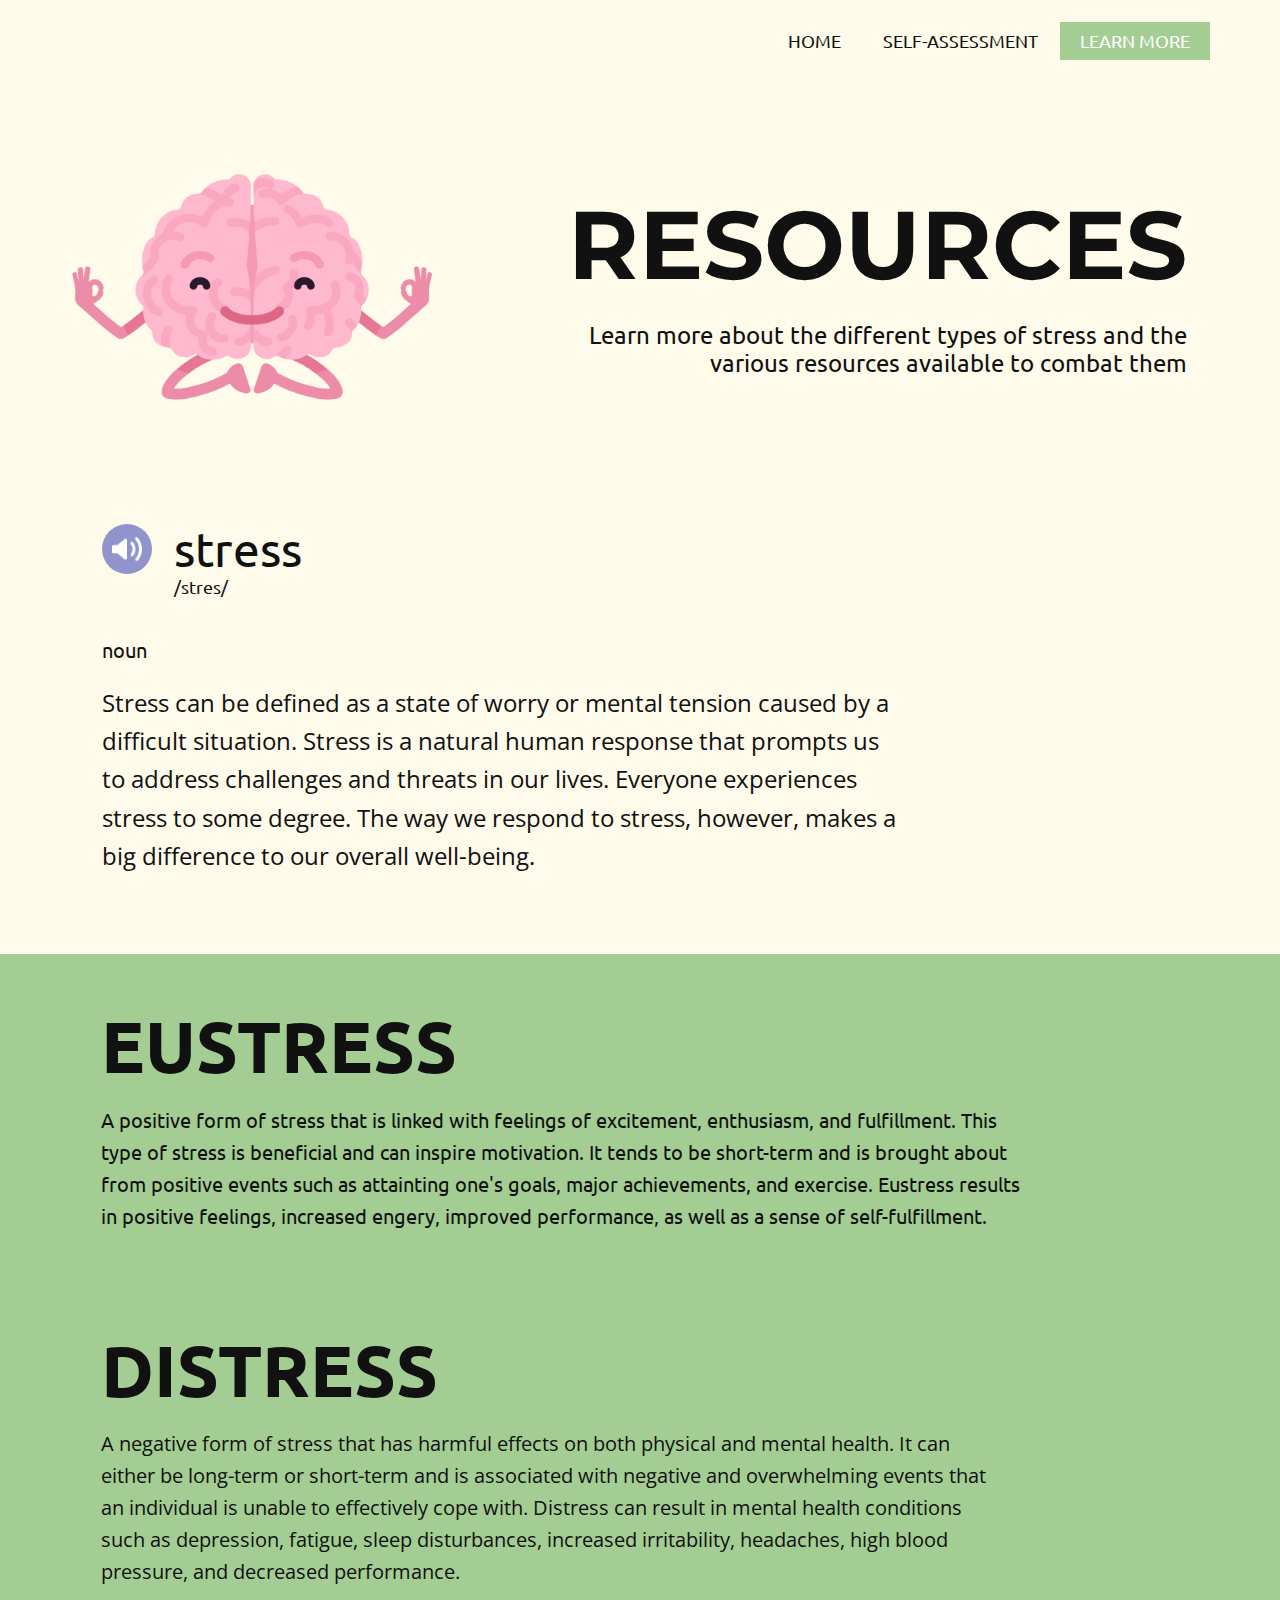
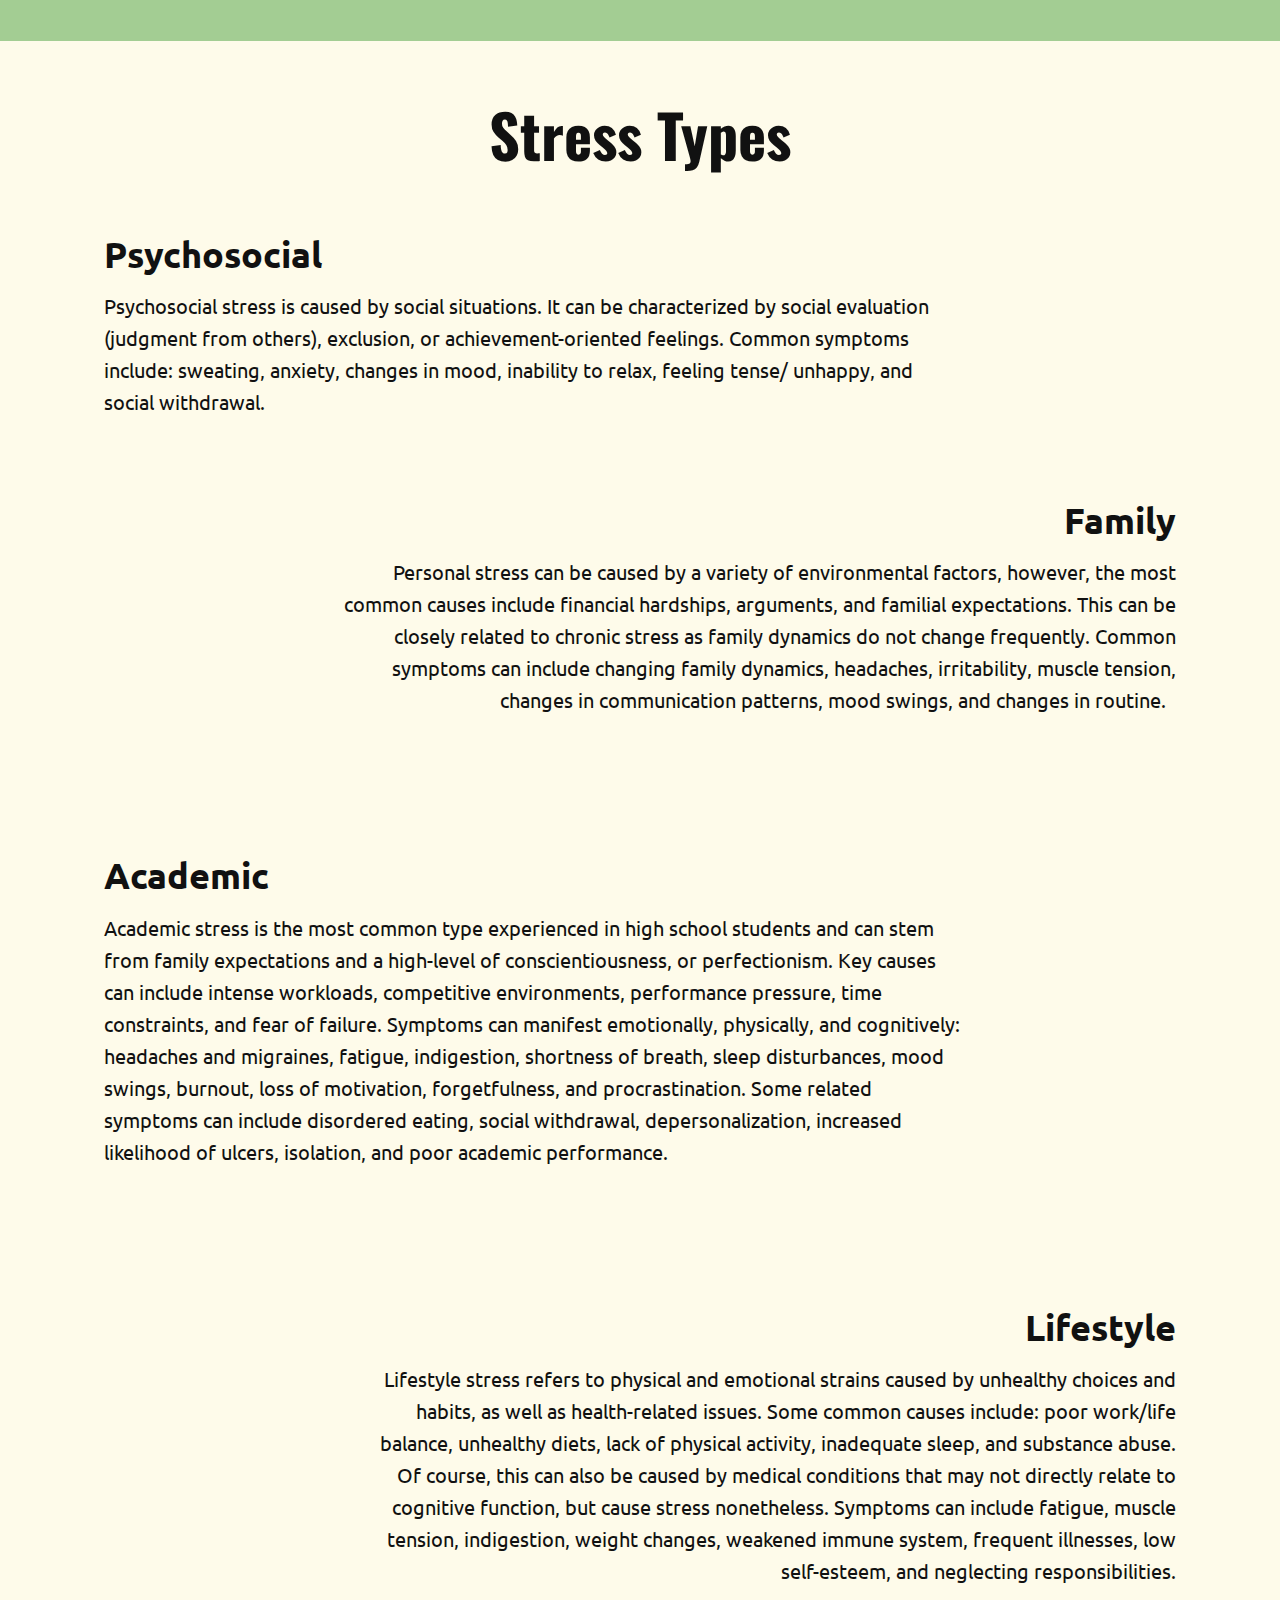
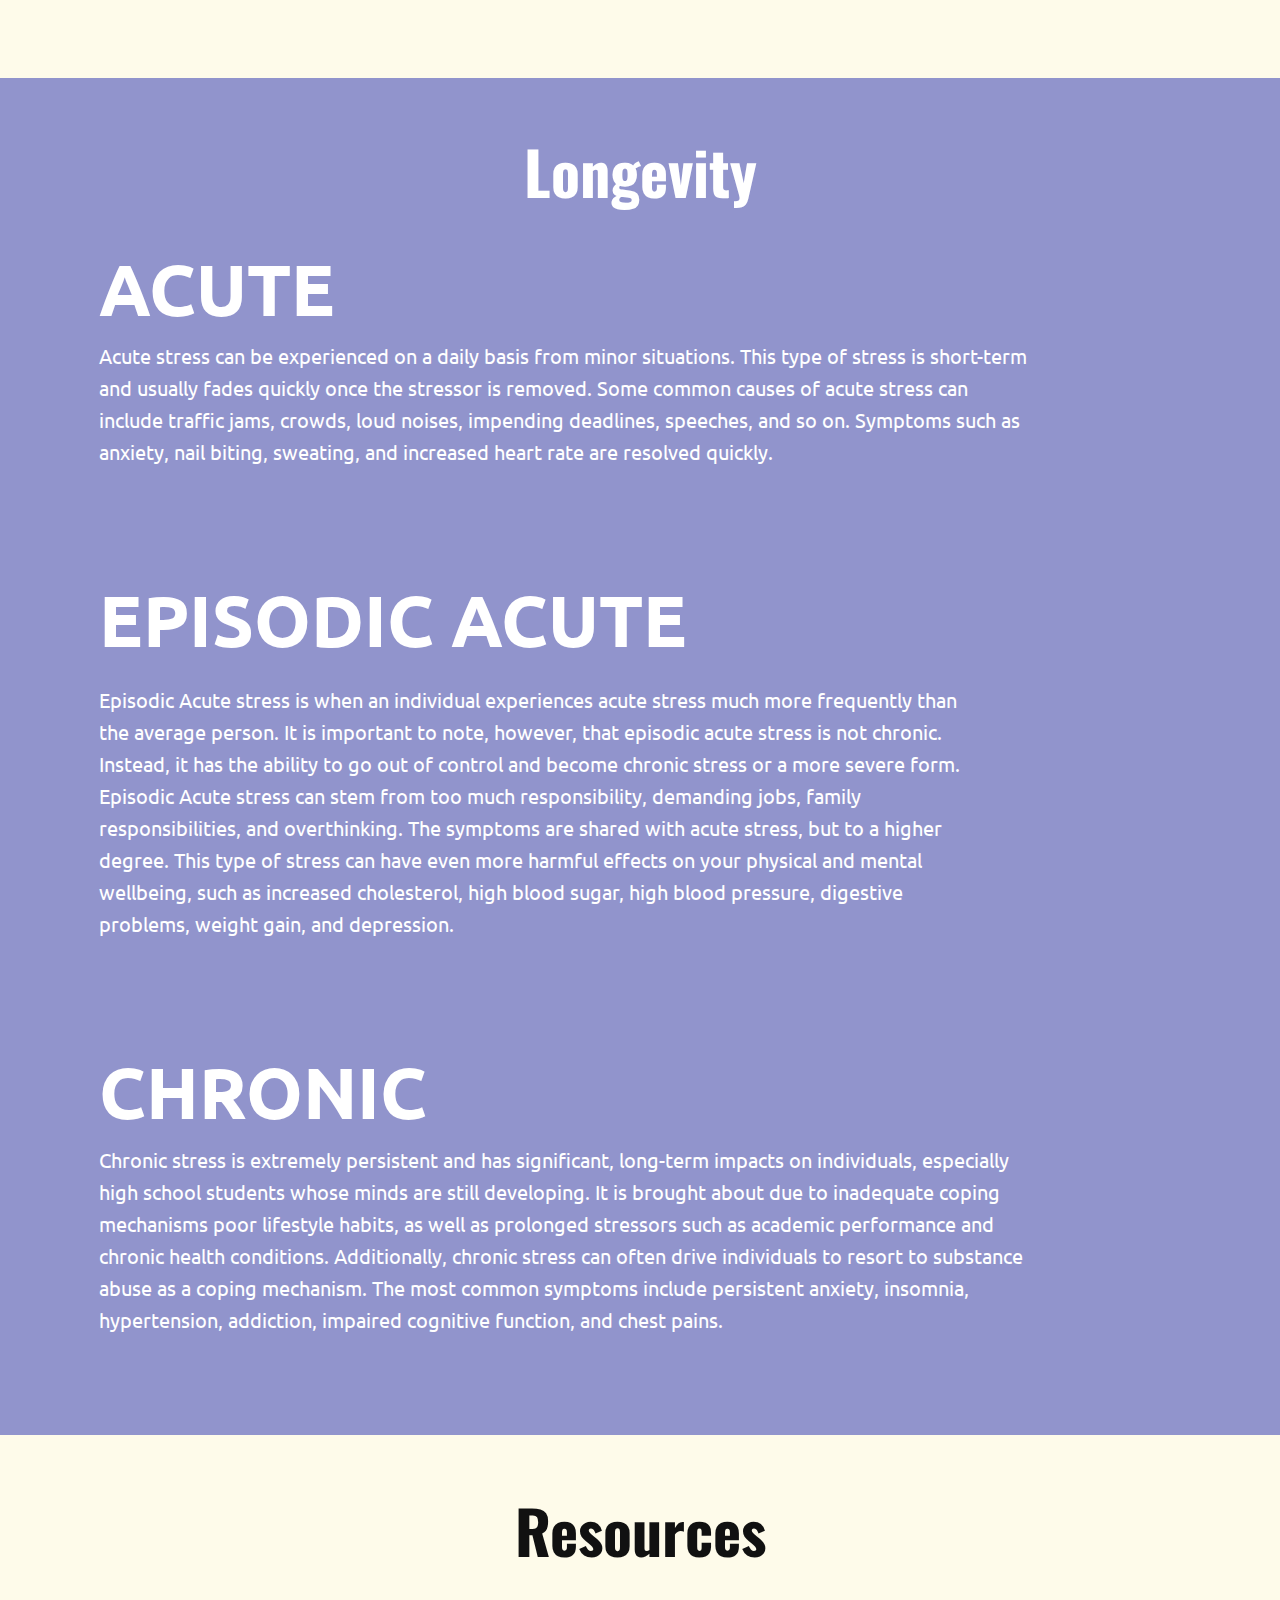
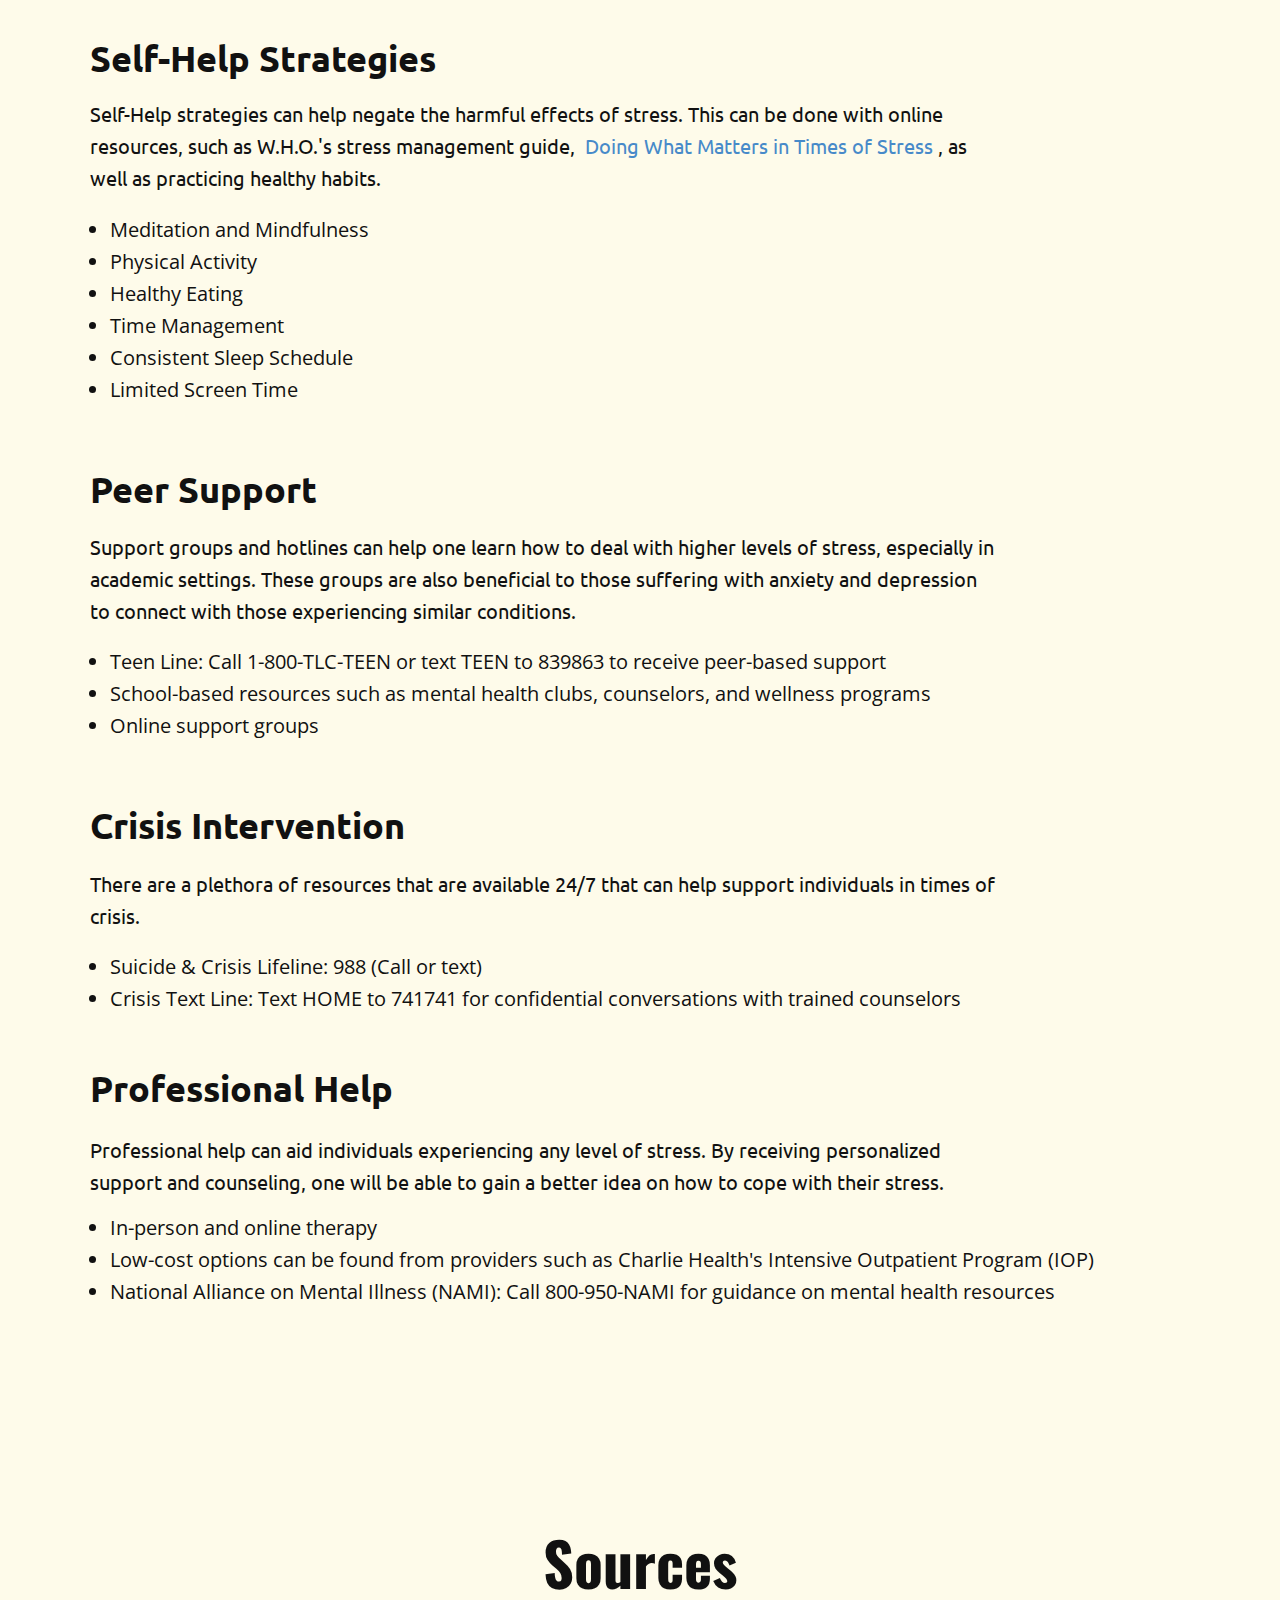
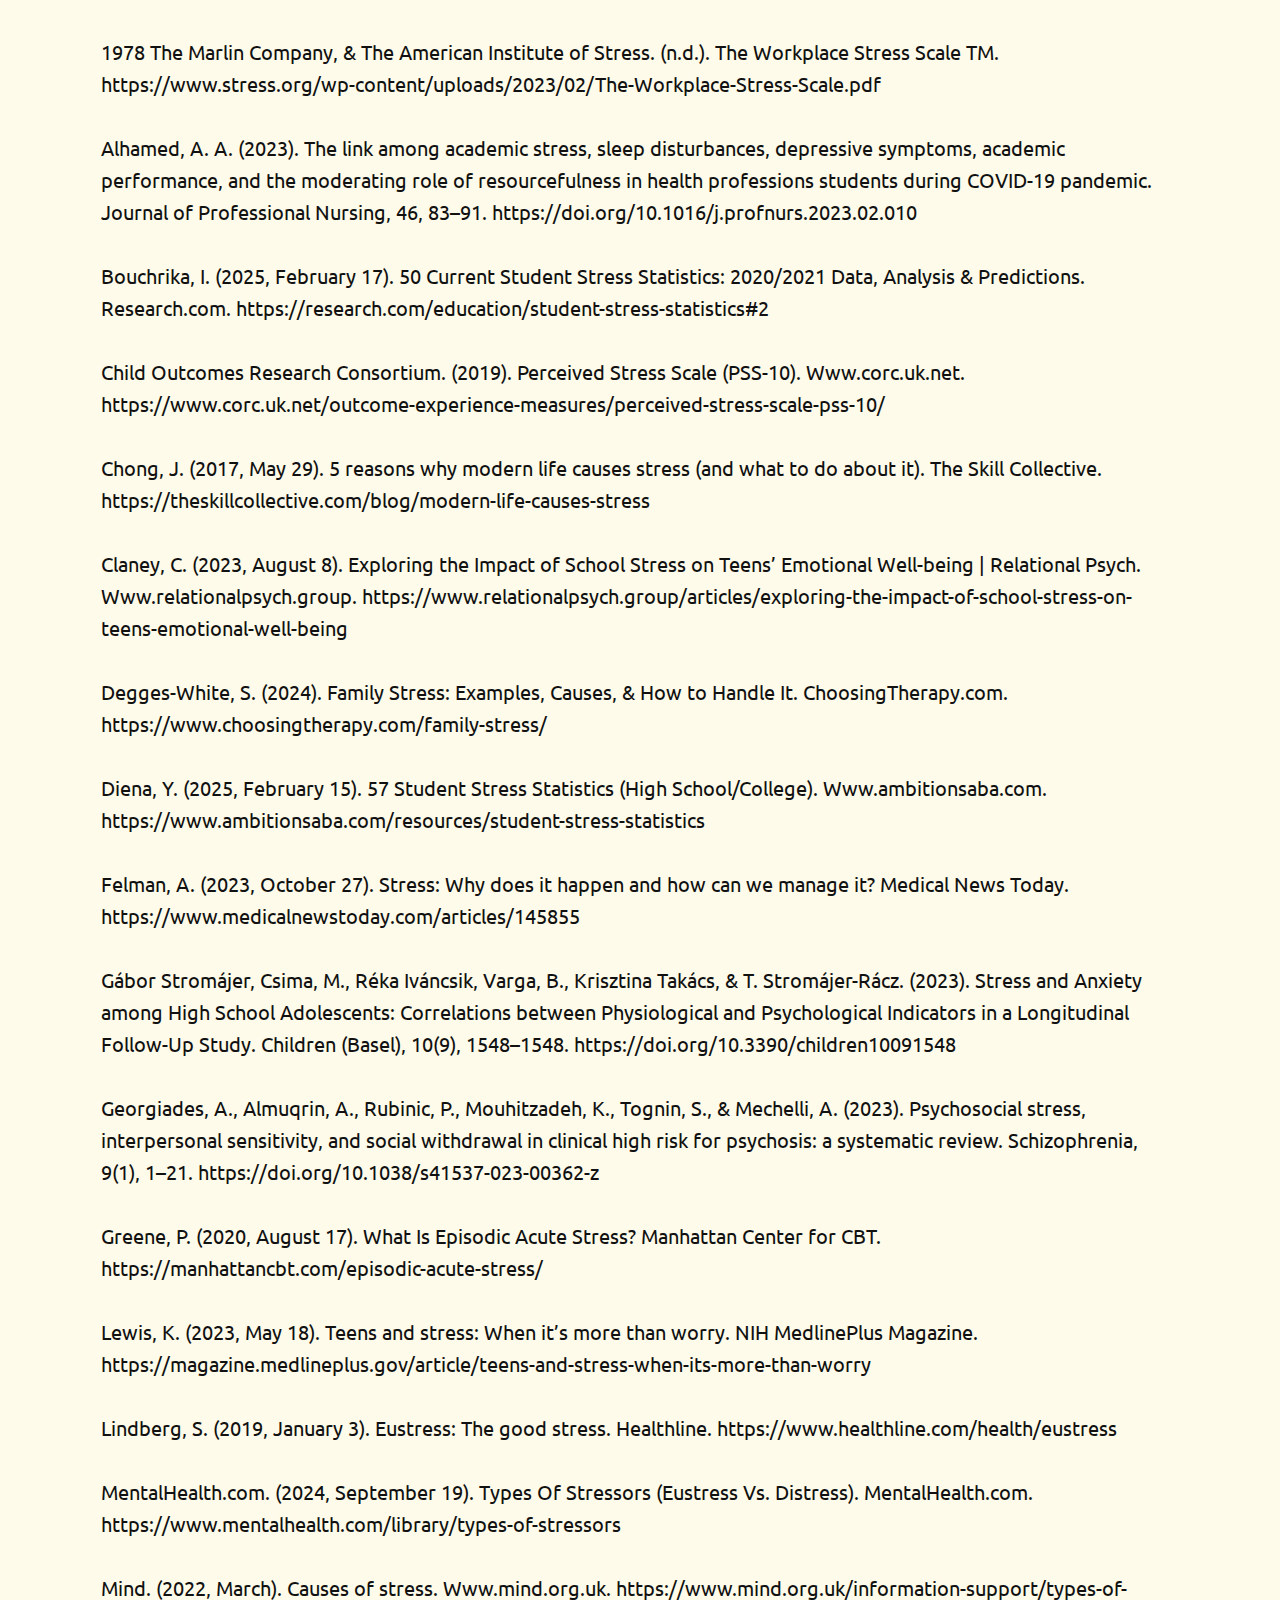
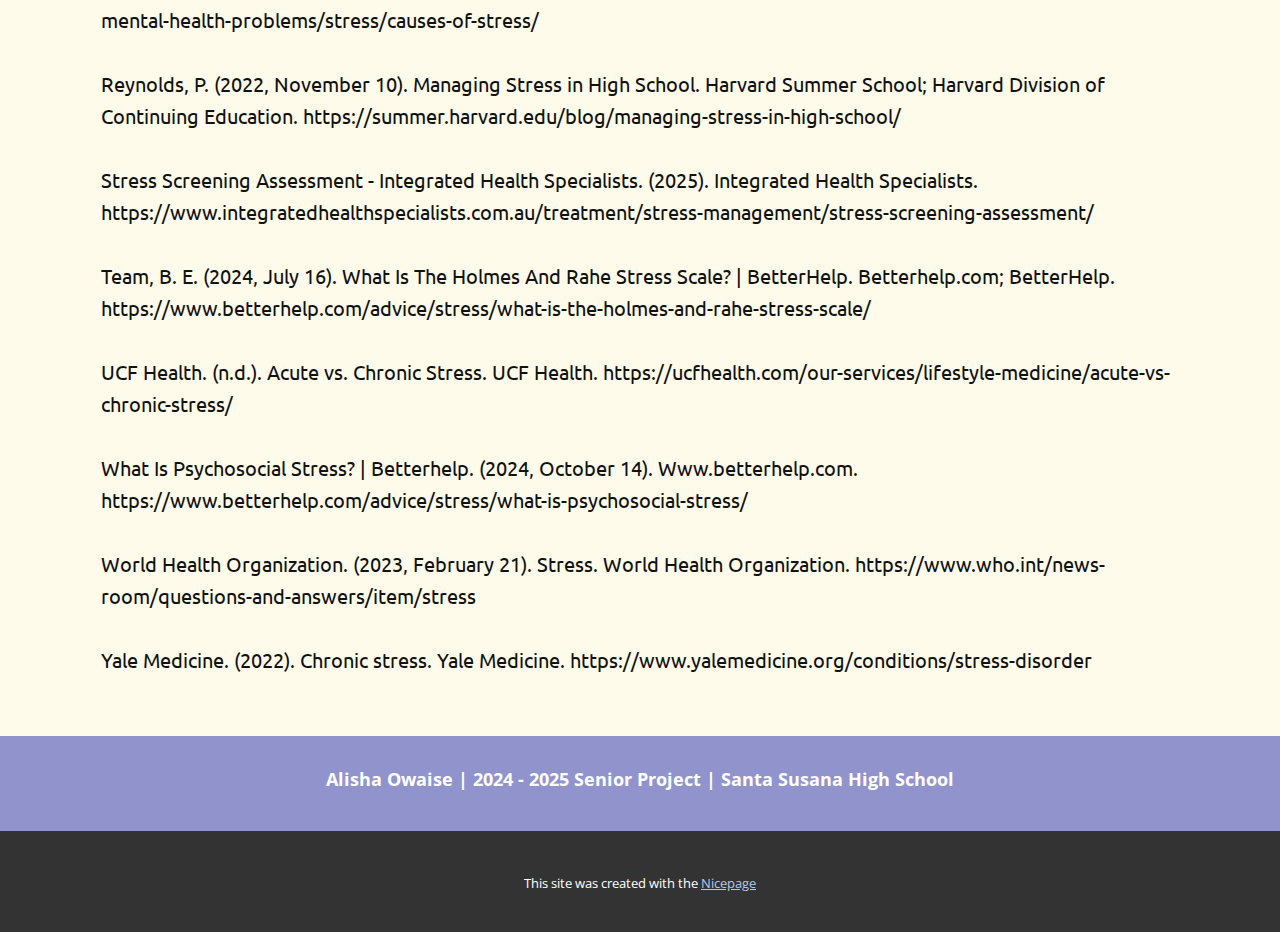
==== Learn-More.html @ ad7e01f0 "Initial commit" ====
<!DOCTYPE html>
<html style="font-size: 16px;" lang="en"><head>
    <meta name="viewport" content="width=device-width, initial-scale=1.0">
    <meta charset="utf-8">
    <meta name="keywords" content="​about Sarah Thompson, vision​, mission">
    <meta name="description" content="">
    <title>Learn More</title>
    <link rel="stylesheet" href="nicepage.css" media="screen">
<link rel="stylesheet" href="Learn-More.css" media="screen">
    <script class="u-script" type="text/javascript" src="jquery.js" defer=""></script>
    <script class="u-script" type="text/javascript" src="nicepage.js" defer=""></script>
    <meta name="generator" content="Nicepage 7.5.2, nicepage.com">
    
    
    
    
    
    
    
    
    
    <link id="u-theme-google-font" rel="stylesheet" href="https://fonts.googleapis.com/css?family=Roboto:100,100i,300,300i,400,400i,500,500i,700,700i,900,900i|Open+Sans:300,300i,400,400i,500,500i,600,600i,700,700i,800,800i">
    <link id="u-page-google-font" rel="stylesheet" href="https://fonts.googleapis.com/css?family=Montserrat:100,100i,200,200i,300,300i,400,400i,500,500i,600,600i,700,700i,800,800i,900,900i|Ubuntu:300,300i,400,400i,500,500i,700,700i|Oswald:200,300,400,500,600,700">
    <script type="application/ld+json">{
		"@context": "http://schema.org",
		"@type": "Organization",
		"name": "Stress Self-Evaluation"
}</script>
    <meta name="theme-color" content="#478ac9">
    <meta property="og:title" content="Learn More">
    <meta property="og:type" content="website">
  <meta data-intl-tel-input-cdn-path="intlTelInput/"></head>
  <body data-path-to-root="./" data-include-products="false" class="u-body u-xl-mode" data-lang="en"><header class="u-clearfix u-custom-color-1 u-header u-sticky u-sticky-db0f u-header" id="sec-2f8a"><div class="u-clearfix u-sheet u-valign-middle u-sheet-1">
        <nav class="u-menu u-menu-one-level u-offcanvas u-menu-1">
          <div class="menu-collapse u-custom-font u-font-ubuntu" style="font-size: 1.125rem; letter-spacing: 0px; text-transform: uppercase;">
            <a class="u-button-style u-custom-active-color u-custom-border u-custom-border-color u-custom-color u-custom-hover-color u-custom-left-right-menu-spacing u-custom-padding-bottom u-custom-text-active-color u-custom-text-color u-custom-text-hover-color u-custom-top-bottom-menu-spacing u-hamburger-link u-nav-link u-text-active-palette-1-base u-text-hover-palette-2-base" href="#">
              <svg class="u-svg-link" viewBox="0 0 24 24"><use xlink:href="#menu-hamburger"></use></svg>
              <svg class="u-svg-content" version="1.1" id="menu-hamburger" viewBox="0 0 16 16" x="0px" y="0px" xmlns:xlink="http://www.w3.org/1999/xlink" xmlns="http://www.w3.org/2000/svg"><g><rect y="1" width="16" height="2"></rect><rect y="7" width="16" height="2"></rect><rect y="13" width="16" height="2"></rect>
</g></svg>
            </a>
          </div>
          <div class="u-custom-menu u-nav-container">
            <ul class="u-custom-font u-font-ubuntu u-nav u-spacing-2 u-unstyled u-nav-1"><li class="u-nav-item"><a class="u-active-custom-color-2 u-button-style u-hover-custom-color-5 u-nav-link u-text-active-white u-text-body-color u-text-hover-white" href="./" style="padding: 10px 20px;">Home</a>
</li><li class="u-nav-item"><a class="u-active-custom-color-2 u-button-style u-hover-custom-color-5 u-nav-link u-text-active-white u-text-body-color u-text-hover-white" href="Self-Assessment.html" style="padding: 10px 20px;">Self-Assessment</a>
</li><li class="u-nav-item"><a class="u-active-custom-color-2 u-button-style u-hover-custom-color-5 u-nav-link u-text-active-white u-text-body-color u-text-hover-white" href="Learn-More.html" style="padding: 10px 20px;">Learn More</a>
</li></ul>
          </div>
          <div class="u-custom-menu u-nav-container-collapse">
            <div class="u-black u-container-style u-inner-container-layout u-opacity u-opacity-95 u-sidenav">
              <div class="u-inner-container-layout u-sidenav-overflow">
                <div class="u-menu-close"></div>
                <ul class="u-align-center u-nav u-popupmenu-items u-unstyled u-nav-2"><li class="u-nav-item"><a class="u-button-style u-nav-link" href="./">Home</a>
</li><li class="u-nav-item"><a class="u-button-style u-nav-link" href="Self-Assessment.html">Self-Assessment</a>
</li><li class="u-nav-item"><a class="u-button-style u-nav-link" href="Learn-More.html">Learn More</a>
</li></ul>
              </div>
            </div>
            <div class="u-black u-menu-overlay u-opacity u-opacity-70"></div>
          </div>
        </nav>
      </div></header>
    <section class="u-clearfix u-custom-color-1 u-section-1" id="sec-b4f3">
      <div class="u-clearfix u-sheet u-sheet-1">
        <img class="u-image u-image-default u-preserve-proportions u-image-1" src="images/Untitleddesign3.png" alt="" data-image-width="488" data-image-height="488">
        <h1 class="u-align-right u-text u-text-1">Resources</h1>
        <h4 class="u-align-right u-custom-font u-font-ubuntu u-text u-text-2">Learn more about the different types of stress and the various resources available to combat them<br>
        </h4>
      </div>
    </section>
    <section class="u-clearfix u-custom-color-1 u-section-2" id="sec-bcd7">
      <div class="u-clearfix u-sheet u-sheet-1">
        <p class="u-custom-font u-font-ubuntu u-text u-text-default u-text-1">stress</p>
        <span class="u-custom-color-5 u-file-icon u-icon u-icon-circle u-icon-1"><img src="images/59284-6c1f6538.png" alt=""></span>
        <p class="u-custom-font u-font-ubuntu u-text u-text-default u-text-2">/stres/</p>
        <p class="u-custom-font u-font-ubuntu u-text u-text-default u-text-3">noun </p>
        <p class="u-text u-text-4">Stress can be defined as a state of worry or mental tension caused by a difficult situation. Stress is a natural human response that prompts us to address challenges and threats in our lives. Everyone experiences stress to some degree. The way we respond to stress, however, makes a big difference to our overall well-being.</p>
      </div>
    </section>
    <section class="u-clearfix u-custom-color-2 u-section-3" id="sec-c1fc">
      <div class="u-clearfix u-sheet u-sheet-1">
        <h2 class="u-align-left u-custom-font u-font-ubuntu u-text u-text-default u-text-1">Eustress</h2>
        <p class="u-align-left u-custom-font u-font-ubuntu u-text u-text-2">A positive form of stress that is linked with feelings of excitement, enthusiasm, and fulfillment. This type of stress is beneficial and can inspire motivation. It tends to be short-term and is brought about from positive events such as attainting one's goals, major ​achievements, and exercise. Eustress results in positive feelings, increased engery, improved performance, as well as a sense of self-fulfillment.&nbsp;</p>
        <h2 class="u-align-left u-custom-font u-font-ubuntu u-text u-text-3">Distress</h2>
        <p class="u-align-left u-text u-text-4">A negative form of stress that has harmful effects on both physical and mental health. It can either be long-term or short-term and is associated with negative and overwhelming events that an individual is unable to effectively cope with. Distress can result in mental health conditions such as depression, fatigue, sleep disturbances, increased irritability, headaches, high blood pressure, and decreased performance.</p>
      </div>
    </section>
    <section class="u-clearfix u-custom-color-1 u-section-4" id="sec-2006">
      <div class="u-clearfix u-sheet u-sheet-1">
        <h2 class="u-custom-font u-font-oswald u-text u-text-default u-text-1">Stress Types </h2>
        <h3 class="u-custom-font u-font-ubuntu u-text u-text-default u-text-2">Psychosocial</h3>
        <p class="u-custom-font u-font-ubuntu u-text u-text-3"> Psychosocial stress is caused by social situations. It can be characterized by social evaluation (judgment from others), exclusion, or achievement-oriented feelings. Common symptoms include: sweating, anxiety, changes in mood, inability to relax, feeling tense/ unhappy, and social withdrawal. </p>
        <h3 class="u-align-right u-custom-font u-font-ubuntu u-text u-text-4">Family</h3>
        <p class="u-align-right u-custom-font u-font-ubuntu u-text u-text-5"> Personal stress can be caused by a variety of environmental factors, however, the most common causes include financial hardships, arguments, and familial expectations. This can be closely related to chronic stress as family dynamics do not change frequently. Common symptoms can include changing family dynamics, headaches, irritability, muscle tension, changes in communication patterns, mood swings, and changes in routine.&nbsp;&nbsp;<br>
        </p>
        <h3 class="u-custom-font u-font-ubuntu u-text u-text-default u-text-6">Academic</h3>
        <p class="u-custom-font u-font-ubuntu u-text u-text-7"> Academic stress is the most common type experienced in high school students and can stem from family expectations and a high-level of conscientiousness, or perfectionism. Key causes can include intense workloads, competitive environments, performance pressure, time constraints, and fear of failure. Symptoms can manifest emotionally, physically, and cognitively: headaches and migraines, fatigue, indigestion, shortness of breath, sleep disturbances, mood swings, burnout, loss of motivation, forgetfulness, and procrastination. Some related symptoms can include disordered eating, social withdrawal, depersonalization, increased likelihood of ulcers, isolation, and poor academic performance.&nbsp;&nbsp;<br>
        </p>
        <h3 class="u-custom-font u-font-ubuntu u-text u-text-default u-text-8">Lifestyle</h3>
        <p class="u-align-right u-custom-font u-font-ubuntu u-text u-text-9"> Lifestyle stress refers to physical and emotional strains caused by unhealthy choices and habits, as well as health-related issues. Some common causes include: poor work/life balance, unhealthy diets, lack of physical activity, inadequate sleep, and substance abuse. Of course, this can also be caused by medical conditions that may not directly relate to cognitive function, but cause stress nonetheless. Symptoms can include fatigue, muscle tension, indigestion, weight changes, weakened immune system, frequent illnesses, low self-esteem, and neglecting responsibilities.</p>
      </div>
    </section>
    <section class="u-clearfix u-custom-color-5 u-section-5" id="sec-43f0">
      <div class="u-clearfix u-sheet u-sheet-1">
        <h2 class="u-custom-font u-font-oswald u-text u-text-default u-text-1">Longevity</h2>
        <h2 class="u-align-left u-custom-font u-font-ubuntu u-text u-text-default u-text-2">acute</h2>
        <p class="u-align-left u-custom-font u-font-ubuntu u-text u-text-3"> Acute stress can be experienced on a daily basis from minor situations. This type of stress is short-term and usually fades quickly once the stressor is removed. Some common causes of acute stress can include traffic jams, crowds, loud noises, impending deadlines, speeches, and so on. Symptoms such as anxiety, nail biting, sweating, and increased heart rate are resolved quickly.&nbsp;<br>
        </p>
        <h2 class="u-align-left u-custom-font u-font-ubuntu u-text u-text-default u-text-4">episodic acute</h2>
        <p class="u-align-left u-custom-font u-font-ubuntu u-text u-text-5"> Episodic Acute stress is when an individual experiences acute stress much more frequently than the average person. It is important to note, however, that episodic acute stress is not chronic. Instead, it has the ability to go out of control and become chronic stress or a more severe form. Episodic Acute stress can stem from too much responsibility, demanding jobs, family ​responsibilities, and overthinking. The symptoms are shared with acute stress, but to a higher degree. This type of stress can have even more harmful effects on your physical and mental wellbeing, such as increased cholesterol, high blood sugar, high blood pressure, digestive problems, weight gain, and depression.&nbsp;&nbsp;<br>
        </p>
        <h2 class="u-align-left u-custom-font u-font-ubuntu u-text u-text-default u-text-6">Chronic</h2>
        <p class="u-align-left u-custom-font u-font-ubuntu u-text u-text-7"> Chronic stress is extremely persistent and has significant, long-term impacts on individuals, especially high school students whose minds are still developing. It is brought about due to inadequate coping mechanisms poor lifestyle habits, as well as prolonged stressors such as academic performance and chronic health conditions. Additionally, chronic stress can often drive individuals to resort to substance abuse as a coping mechanism. The most common symptoms include persistent anxiety, insomnia, hypertension, addiction, impaired cognitive function, and chest pains.&nbsp;<br>
        </p>
      </div>
    </section>
    <section class="u-clearfix u-custom-color-1 u-section-6" id="sec-ac36">
      <div class="u-clearfix u-sheet u-sheet-1">
        <h2 class="u-custom-font u-font-oswald u-text u-text-default u-text-1">Resources</h2>
        <h3 class="u-custom-font u-font-ubuntu u-text u-text-default u-text-2">Self-Help Strategies</h3>
        <p class="u-custom-font u-font-ubuntu u-text u-text-3">Self-Help strategies can help negate the harmful effects of stress. ​This can be done with online resources, such as W.H.O.'s stress management guide,&nbsp;<span style="font-style: italic;">
            <a href="https://www.who.int/publications/i/item/9789240003927" class="u-active-none u-border-none u-btn u-button-link u-button-style u-hover-none u-none u-text-palette-1-base u-btn-1" target="_blank">Doing What Matters in Times of Stress</a>
            <span style="font-style: normal;"> , as well as practicing healthy habits.</span>
          </span>
          <br>
        </p>
        <ul class="u-text u-text-4">
          <li> Meditation and Mindfulness</li>
          <li>Physical Activity</li>
          <li>Healthy Eating</li>
          <li>Time Management</li>
          <li>Consistent Sleep Schedule</li>
          <li>Limited Screen Time</li>
        </ul>
        <h3 class="u-custom-font u-font-ubuntu u-text u-text-default u-text-5">Peer Support</h3>
        <p class="u-custom-font u-font-ubuntu u-text u-text-6">Support groups and hotlines can help one learn how to deal with higher levels of stress, especially in academic settings. These groups are also beneficial to those suffering with anxiety and depression to connect with those experiencing similar conditions.</p>
        <ul class="u-text u-text-7">
          <li> Teen Line: Call 1-800-TLC-TEEN or text TEEN to 839863 to receive peer-based support</li>
          <li>School-based resources such as mental health clubs, counselors, and wellness programs</li>
          <li>Online support groups</li>
        </ul>
        <h3 class="u-custom-font u-font-ubuntu u-text u-text-default u-text-8">Crisis Intervention</h3>
        <p class="u-custom-font u-font-ubuntu u-text u-text-9">There are a plethora of resources that are available 24/7 that can help support individuals in times of crisis.</p>
        <ul class="u-text u-text-10">
          <li> Suicide &amp; Crisis Lifeline: 988 (Call or text)</li>
          <li>Crisis Text Line: Text HOME to 741741 for confidential conversations with trained counselors</li>
        </ul>
        <h3 class="u-custom-font u-font-ubuntu u-text u-text-default u-text-11">Professional Help</h3>
        <p class="u-custom-font u-font-ubuntu u-text u-text-12">Professional help can aid individuals experiencing any level of stress. By receiving personalized support and counseling, one will be able to gain a better idea on how to cope with their stress.</p>
        <ul class="u-text u-text-13">
          <li> In-person and online therapy</li>
          <li>Low-cost options can be found from providers such as Charlie Health's Intensive Outpatient Program (IOP)</li>
          <li>National Alliance on Mental Illness (NAMI): Call 800-950-NAMI for guidance on mental health resources</li>
        </ul>
      </div>
    </section>
    <section class="u-clearfix u-custom-color-1 u-section-7" id="sec-0f70">
      <div class="u-clearfix u-sheet u-sheet-1">
        <h2 class="u-custom-font u-font-oswald u-text u-text-default u-text-1">Sources</h2>
        <p class="u-custom-font u-font-ubuntu u-text u-text-2">1978 The Marlin Company, &amp; The American Institute of Stress. (n.d.). The Workplace Stress Scale TM.&nbsp; &nbsp; https://www.stress.org/wp-content/uploads/2023/02/The-Workplace-Stress-Scale.pdf <br>
          <br>Alhamed, A. A. (2023). The link among academic stress, sleep disturbances, depressive symptoms, academic performance, and the moderating role of resourcefulness in health professions students during COVID-19 pandemic. Journal of Professional Nursing, 46, 83–91. https://doi.org/10.1016/j.profnurs.2023.02.010 <br>
          <br>Bouchrika, I. (2025, February 17). 50 Current Student Stress Statistics: 2020/2021 Data, Analysis &amp; Predictions. Research.com. https://research.com/education/student-stress-statistics#2 <br>
          <br>Child Outcomes Research Consortium. (2019). Perceived Stress Scale (PSS-10). Www.corc.uk.net. https://www.corc.uk.net/outcome-experience-measures/perceived-stress-scale-pss-10/ <br>
          <br>Chong, J. (2017, May 29). 5 reasons why modern life causes stress (and what to do about it). The Skill Collective. https://theskillcollective.com/blog/modern-life-causes-stress <br>
          <br>Claney, C. (2023, August 8). Exploring the Impact of School Stress on Teens’ Emotional Well-being | Relational Psych. Www.relationalpsych.group. https://www.relationalpsych.group/articles/exploring-the-impact-of-school-stress-on-teens-emotional-well-being <br>
          <br>Degges-White, S. (2024). Family Stress: Examples, Causes, &amp; How to Handle It. ChoosingTherapy.com. https://www.choosingtherapy.com/family-stress/ <br>
          <br>Diena, Y. (2025, February 15). 57 Student Stress Statistics (High School/College). Www.ambitionsaba.com. https://www.ambitionsaba.com/resources/student-stress-statistics <br>
          <br>Felman, A. (2023, October 27). Stress: Why does it happen and how can we manage it? Medical News Today. https://www.medicalnewstoday.com/articles/145855 <br>
          <br>Gábor Stromájer, Csima, M., Réka Iváncsik, Varga, B., Krisztina Takács, &amp; T. Stromájer-Rácz. (2023). Stress and Anxiety among High School Adolescents: Correlations between Physiological and Psychological Indicators in a Longitudinal Follow-Up Study. Children (Basel), 10(9), 1548–1548. https://doi.org/10.3390/children10091548 <br>
          <br>Georgiades, A., Almuqrin, A., Rubinic, P., Mouhitzadeh, K., Tognin, S., &amp; Mechelli, A. (2023). Psychosocial stress, interpersonal sensitivity, and social withdrawal in clinical high risk for psychosis: a systematic review. Schizophrenia, 9(1), 1–21. https://doi.org/10.1038/s41537-023-00362-z <br>
          <br>Greene, P. (2020, August 17). What Is Episodic Acute Stress? Manhattan Center for CBT. https://manhattancbt.com/episodic-acute-stress/ <br>
          <br>Lewis, K. (2023, May 18). Teens and stress: When it’s more than worry. NIH MedlinePlus Magazine. https://magazine.medlineplus.gov/article/teens-and-stress-when-its-more-than-worry <br>
          <br>Lindberg, S. (2019, January 3). Eustress: The good stress. Healthline. https://www.healthline.com/health/eustress <br>
          <br>MentalHealth.com. (2024, September 19). Types Of Stressors (Eustress Vs. Distress). MentalHealth.com. https://www.mentalhealth.com/library/types-of-stressors <br>
          <br>Mind. (2022, March). Causes of stress. Www.mind.org.uk. https://www.mind.org.uk/information-support/types-of-mental-health-problems/stress/causes-of-stress/ <br>
          <br>Reynolds, P. (2022, November 10). Managing Stress in High School. Harvard Summer School; Harvard Division of Continuing Education. https://summer.harvard.edu/blog/managing-stress-in-high-school/ <br>
          <br>Stress Screening Assessment - Integrated Health Specialists. (2025). Integrated Health Specialists. https://www.integratedhealthspecialists.com.au/treatment/stress-management/stress-screening-assessment/ <br>
          <br>Team, B. E. (2024, July 16). What Is The Holmes And Rahe Stress Scale? | BetterHelp. Betterhelp.com; BetterHelp. https://www.betterhelp.com/advice/stress/what-is-the-holmes-and-rahe-stress-scale/ <br>
          <br>UCF Health. (n.d.). Acute vs. Chronic Stress. UCF Health. https://ucfhealth.com/our-services/lifestyle-medicine/acute-vs-chronic-stress/ <br>
          <br>What Is Psychosocial Stress? | Betterhelp. (2024, October 14). Www.betterhelp.com. https://www.betterhelp.com/advice/stress/what-is-psychosocial-stress/ <br>
          <br>World Health Organization. (2023, February 21). Stress. World Health Organization. https://www.who.int/news-room/questions-and-answers/item/stress <br>
          <br>Yale Medicine. (2022). Chronic stress. Yale Medicine. https://www.yalemedicine.org/conditions/stress-disorder 
        </p>
      </div>
    </section>
    
    
    
    <footer class="u-align-center u-clearfix u-container-align-center u-custom-color-5 u-footer" id="sec-3d1c"><div class="u-clearfix u-sheet u-sheet-1">
        <p class="u-small-text u-text u-text-variant u-text-1">Alisha Owaise | 2024 - 2025 Senior Project | Santa Susana High School </p>
      </div></footer>
    <section class="u-backlink u-clearfix u-grey-80">
      <p class="u-text">
        <span>This site was created with the </span>
        <a class="u-link" href="https://nicepage.com/" target="_blank" rel="nofollow">
          <span>Nicepage</span>
        </a>
      </p>
    </section>
  
</body></html>
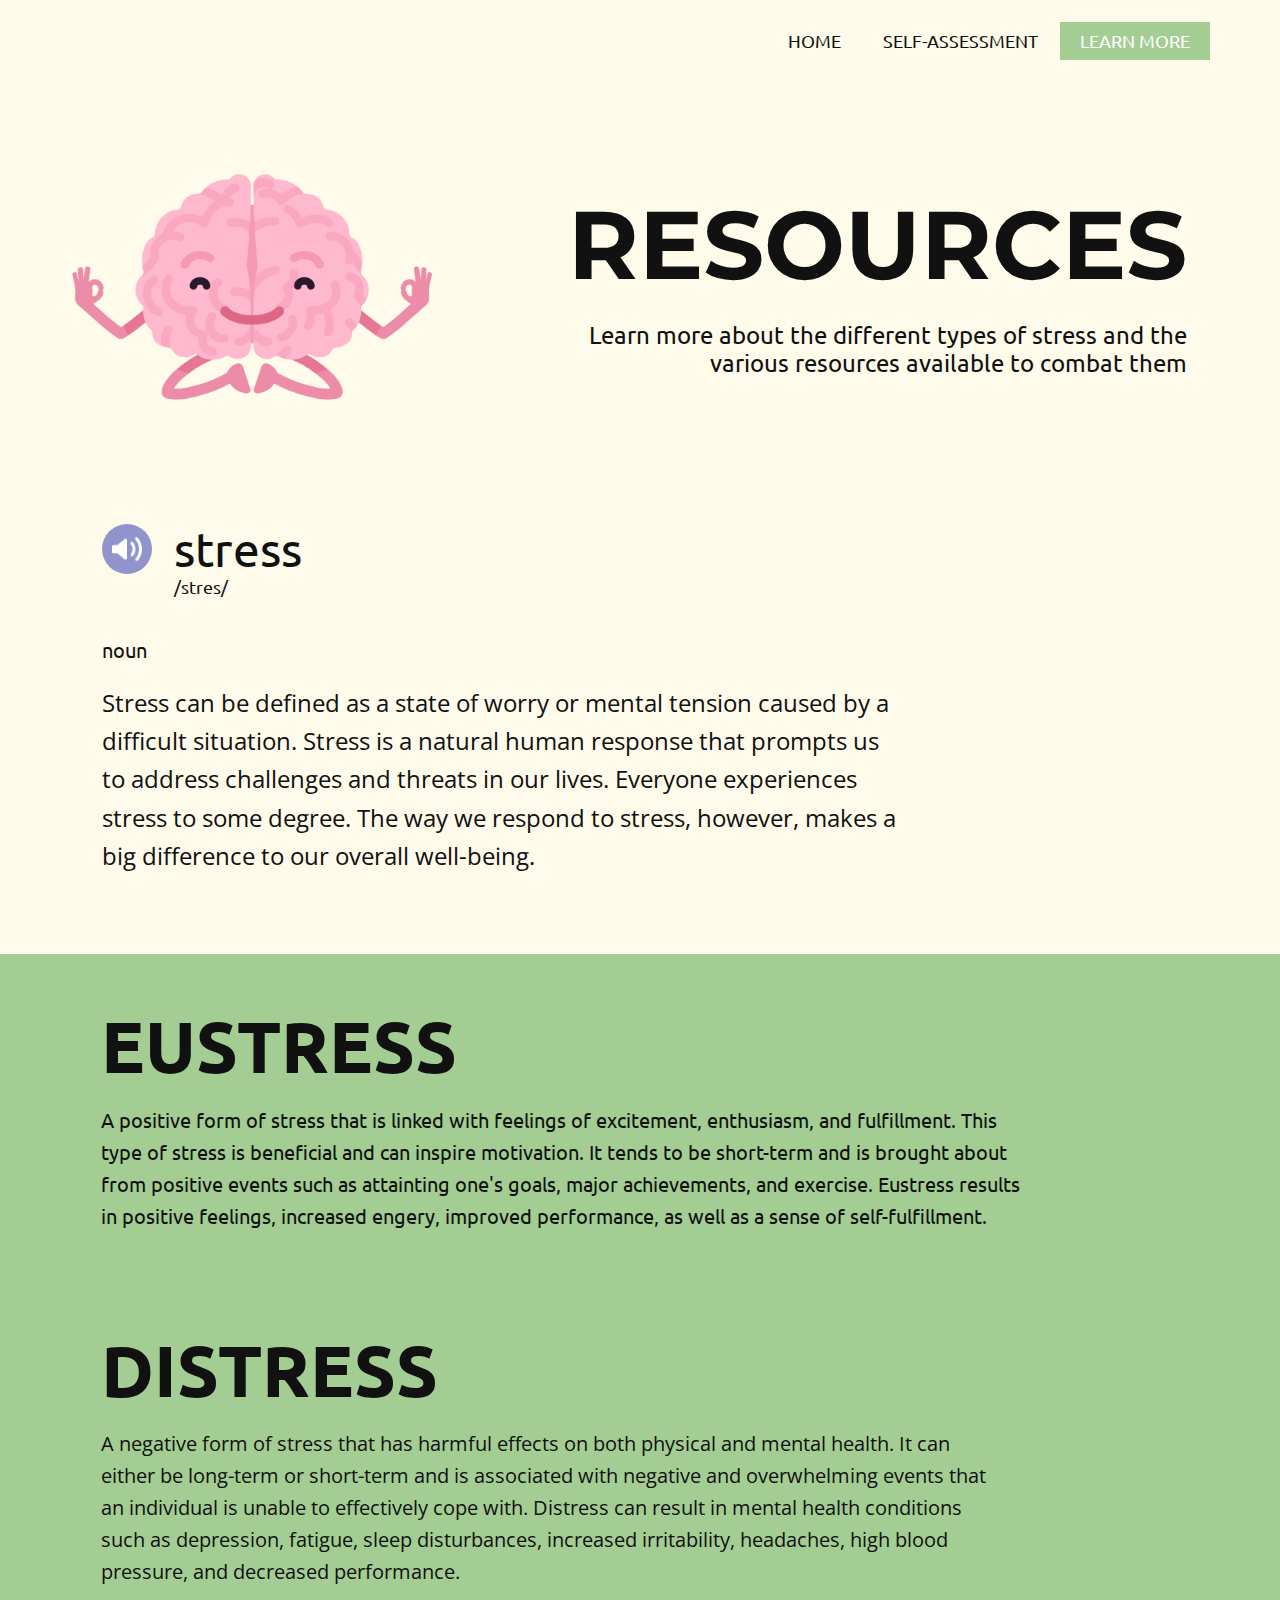
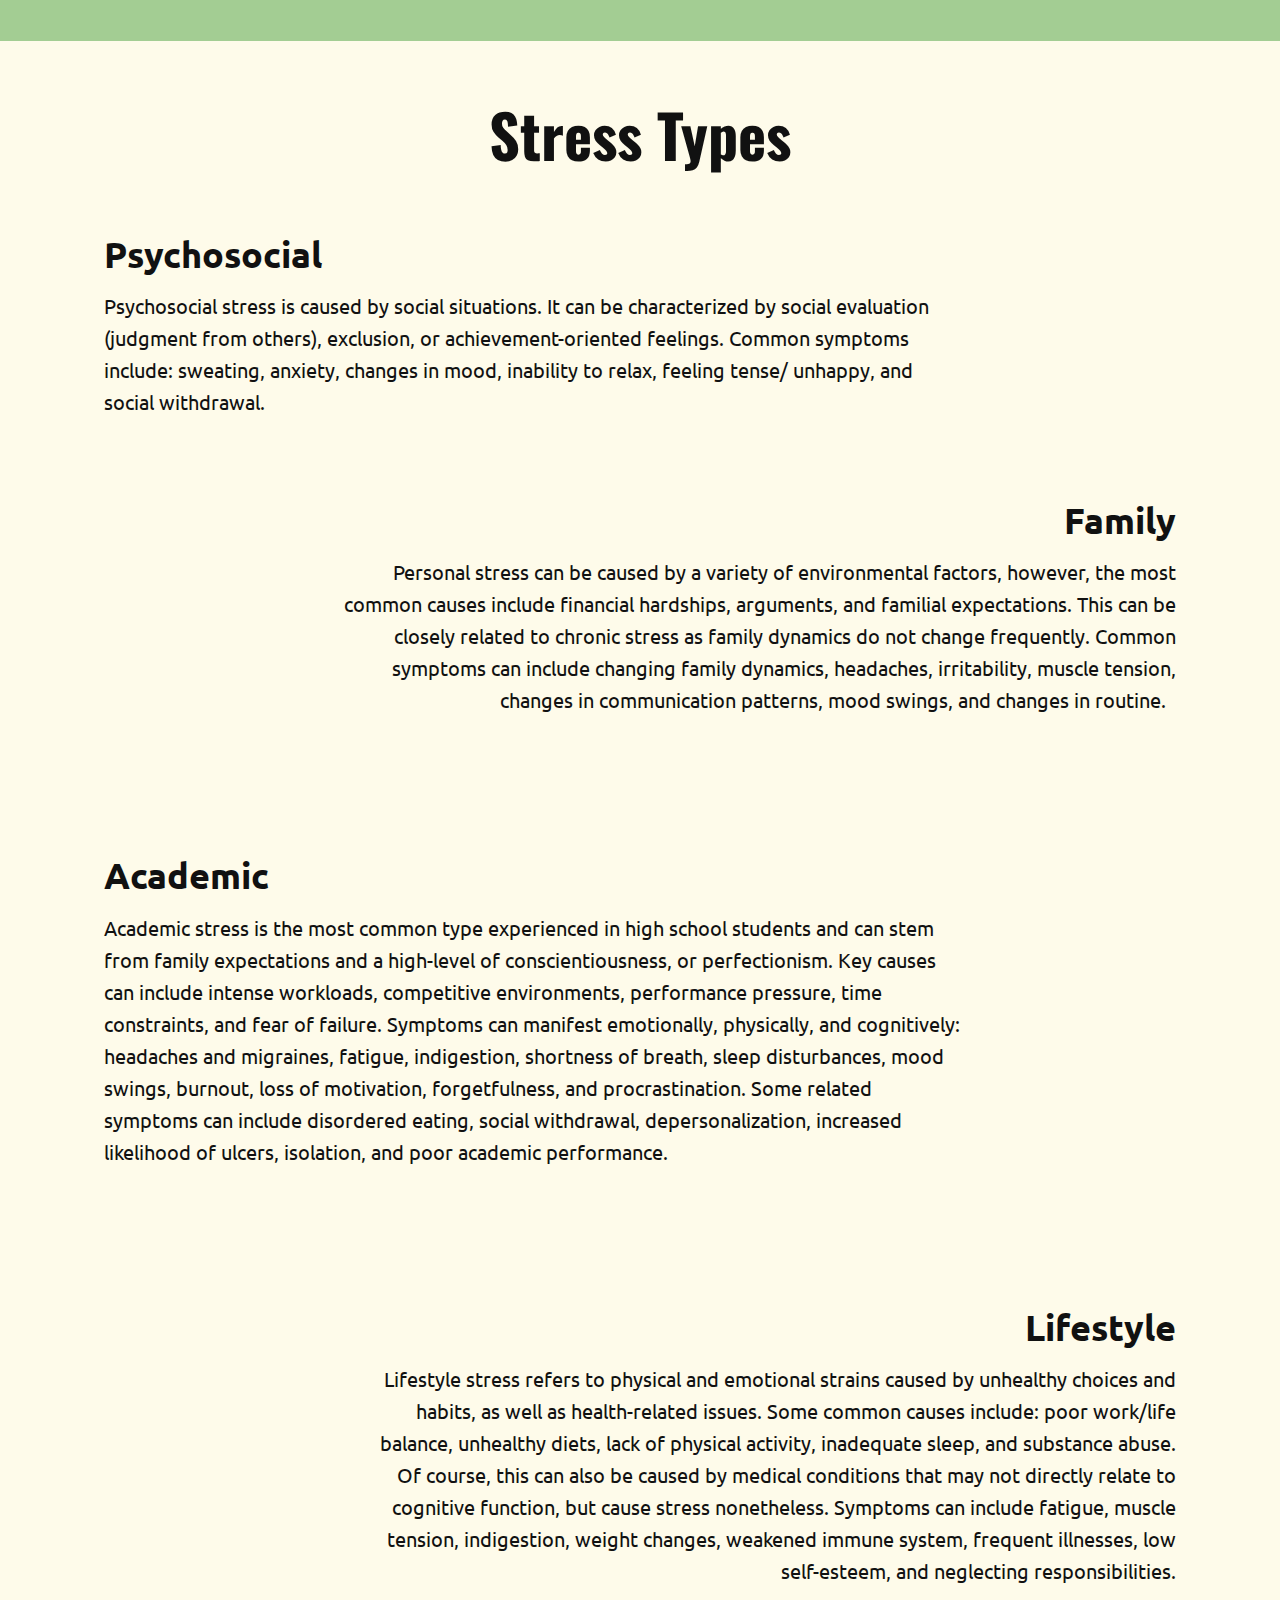
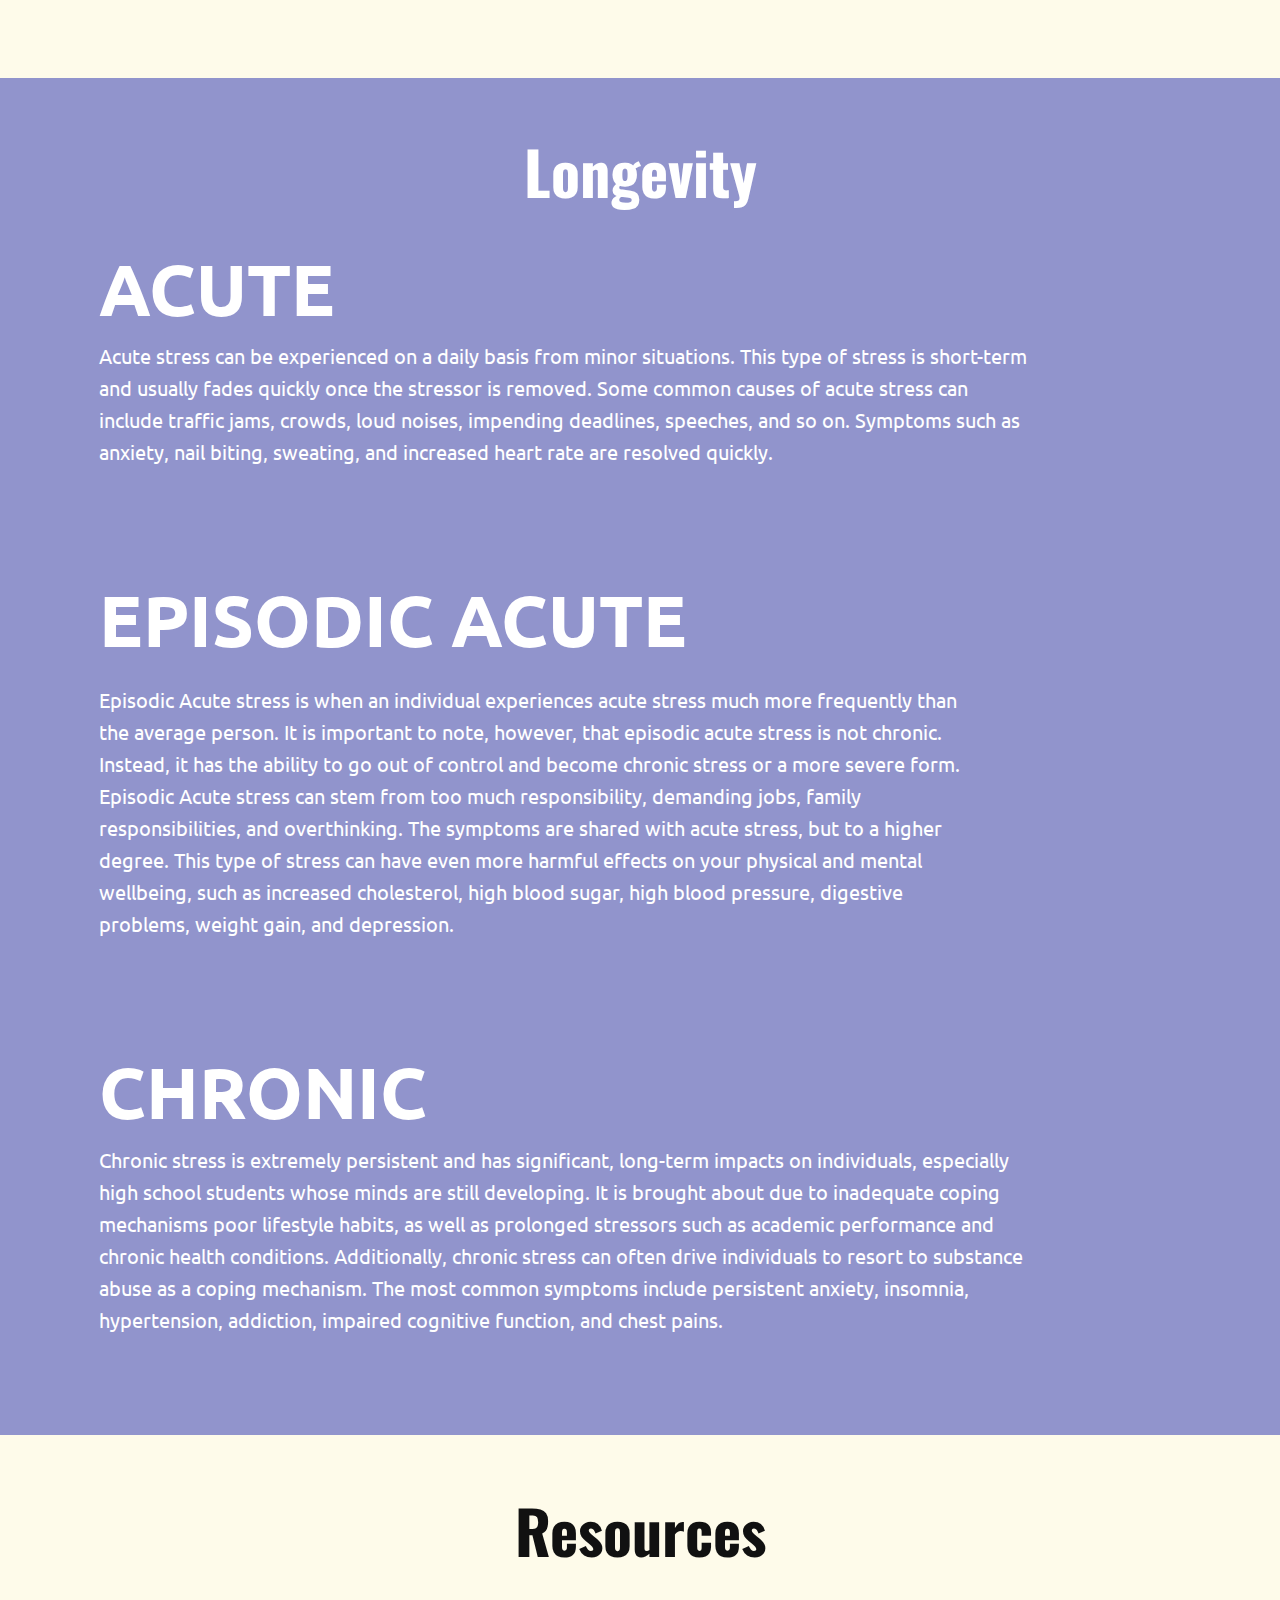
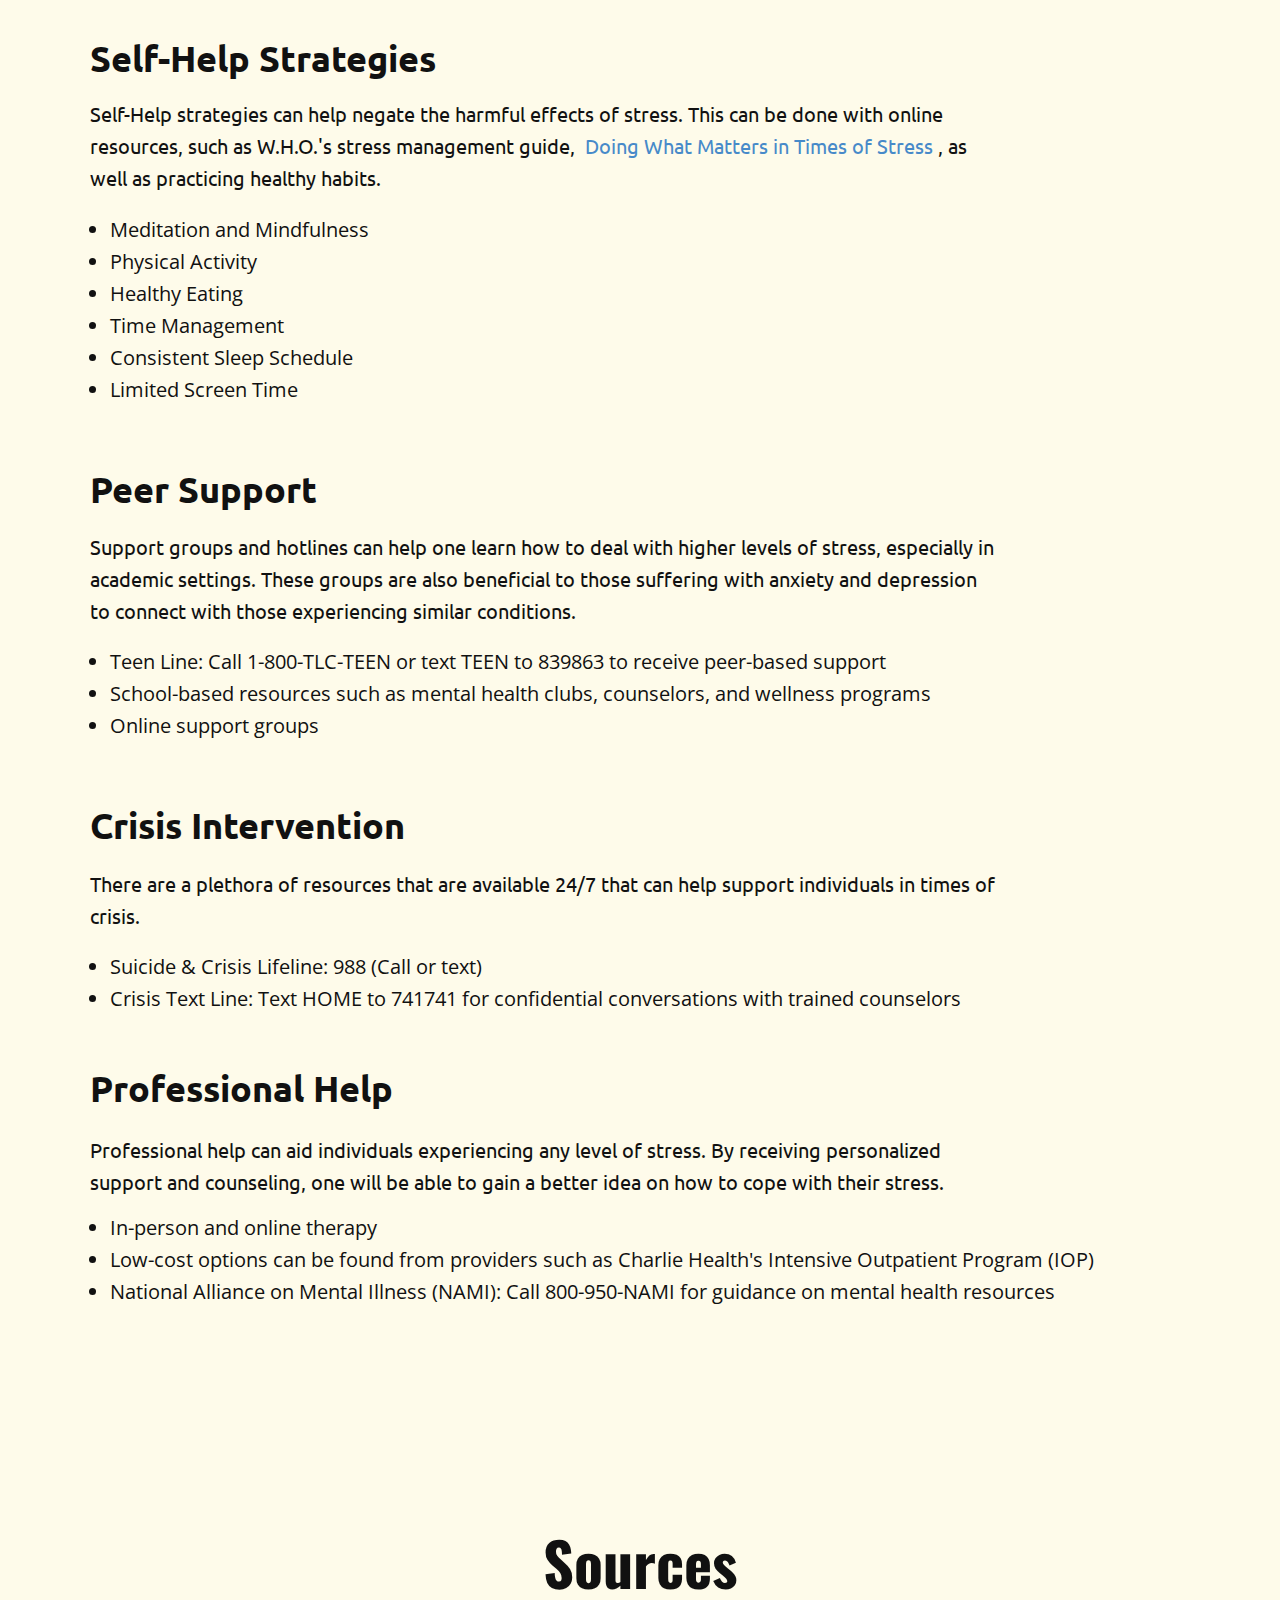
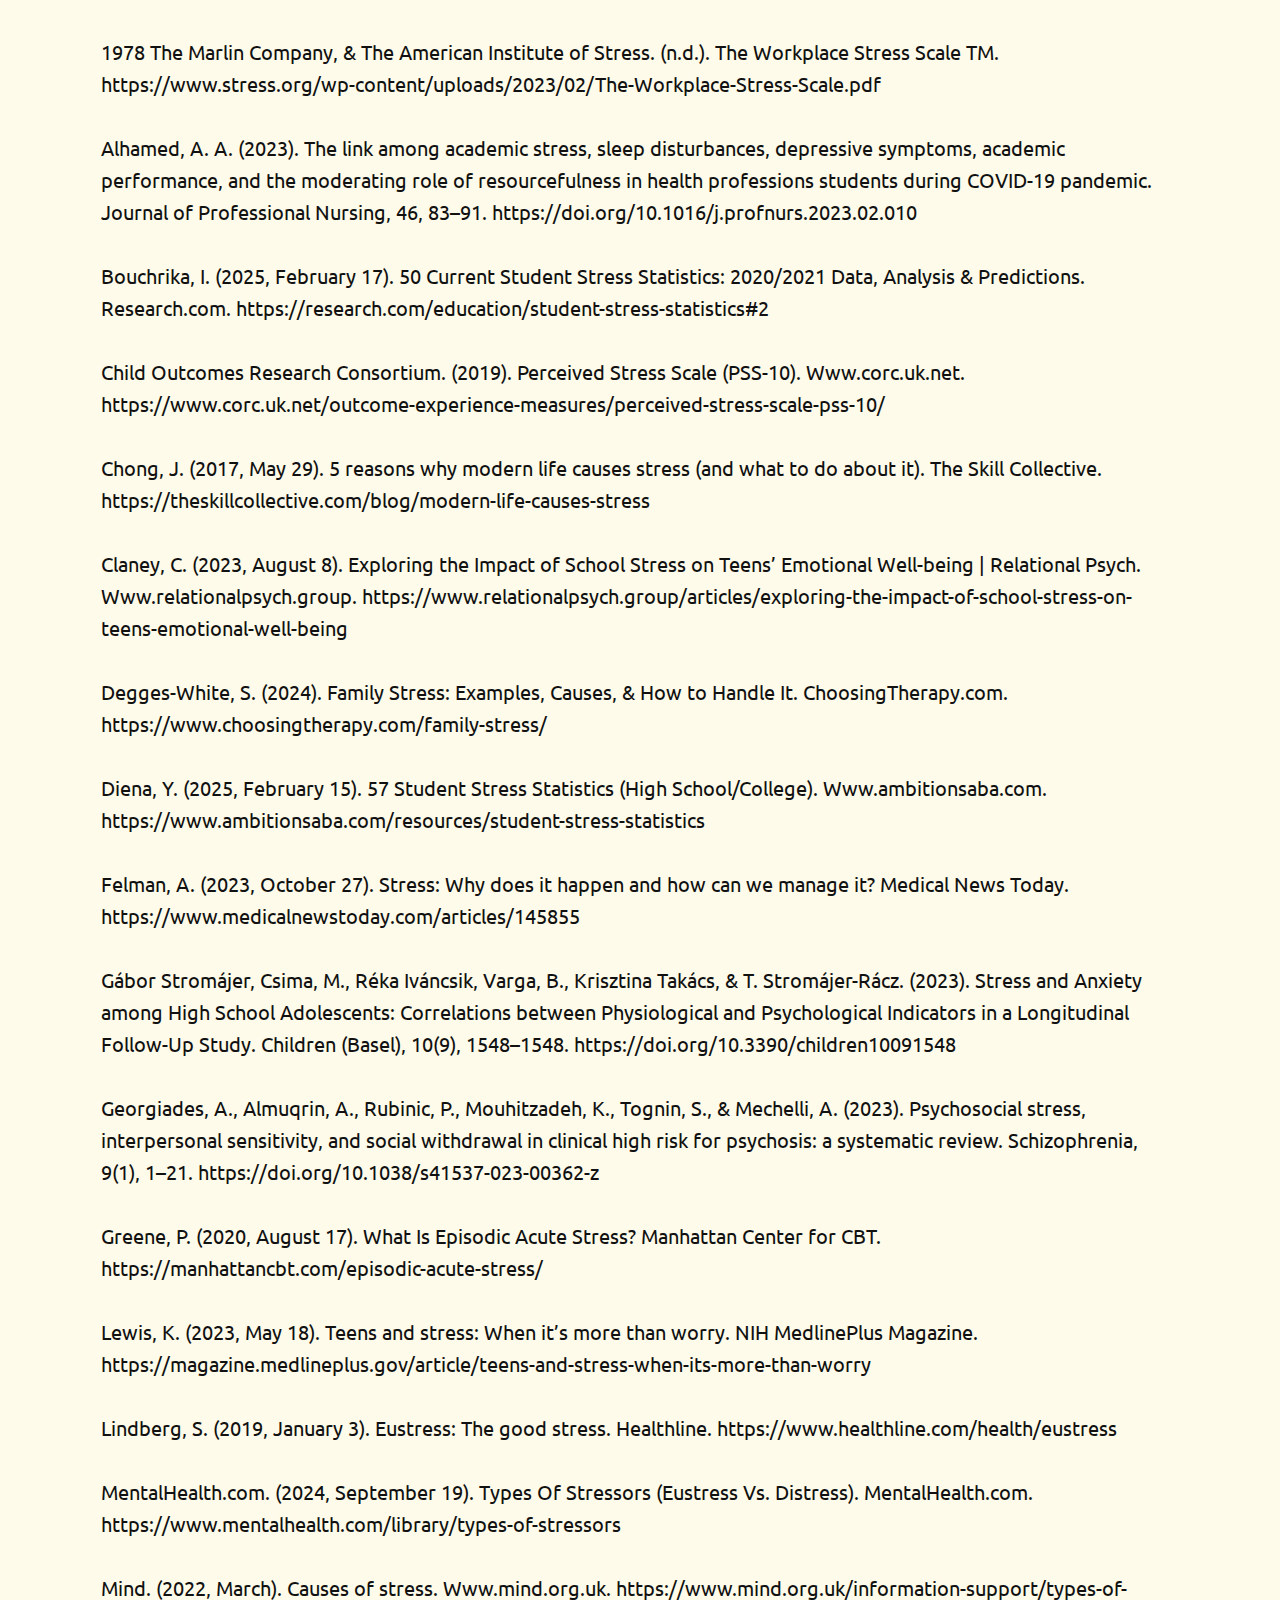
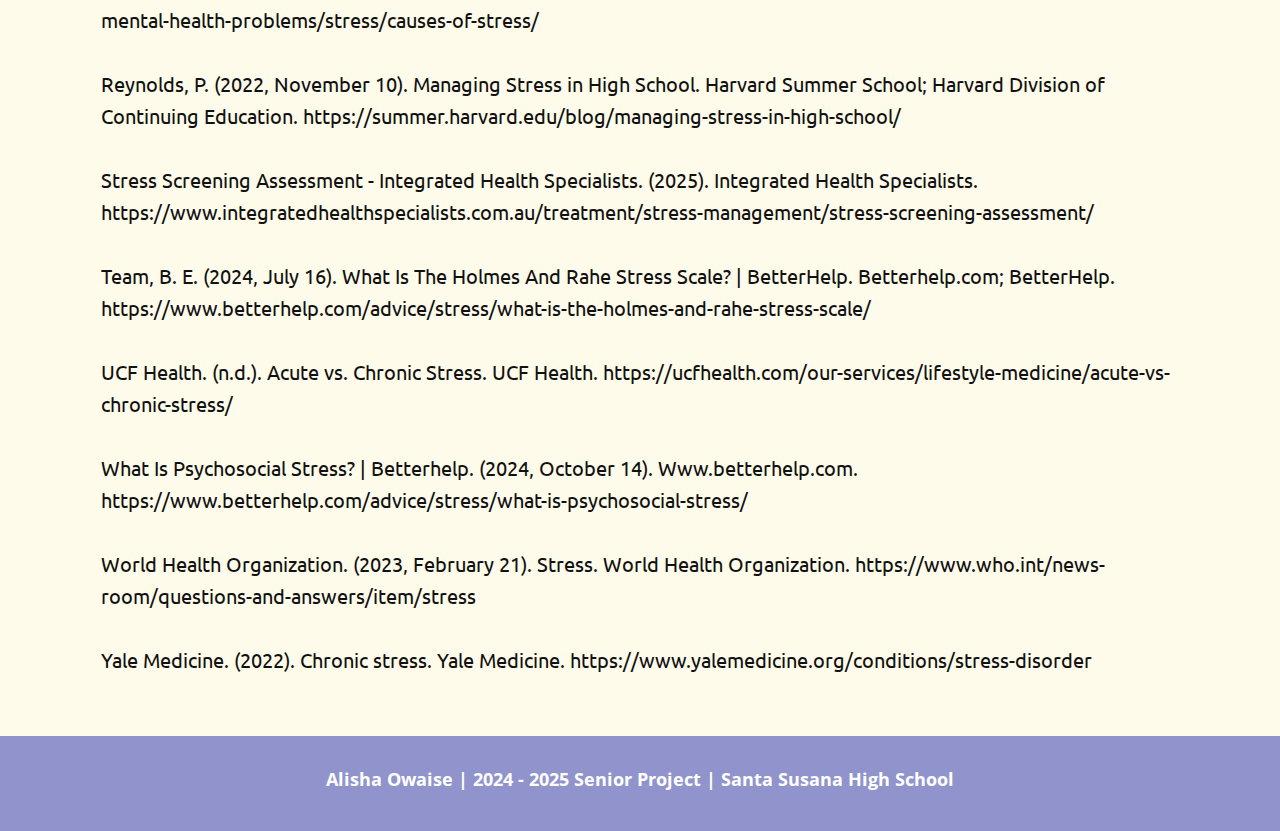
==== commit 92dab3e9: "Fixed footer" ====
--- a/Learn-More.html
+++ b/Learn-More.html
@@ -188,13 +188,6 @@
     <footer class="u-align-center u-clearfix u-container-align-center u-custom-color-5 u-footer" id="sec-3d1c"><div class="u-clearfix u-sheet u-sheet-1">
         <p class="u-small-text u-text u-text-variant u-text-1">Alisha Owaise | 2024 - 2025 Senior Project | Santa Susana High School </p>
       </div></footer>
-    <section class="u-backlink u-clearfix u-grey-80">
-      <p class="u-text">
-        <span>This site was created with the </span>
-        <a class="u-link" href="https://nicepage.com/" target="_blank" rel="nofollow">
-          <span>Nicepage</span>
-        </a>
-      </p>
-    </section>
+    
   
 </body></html>